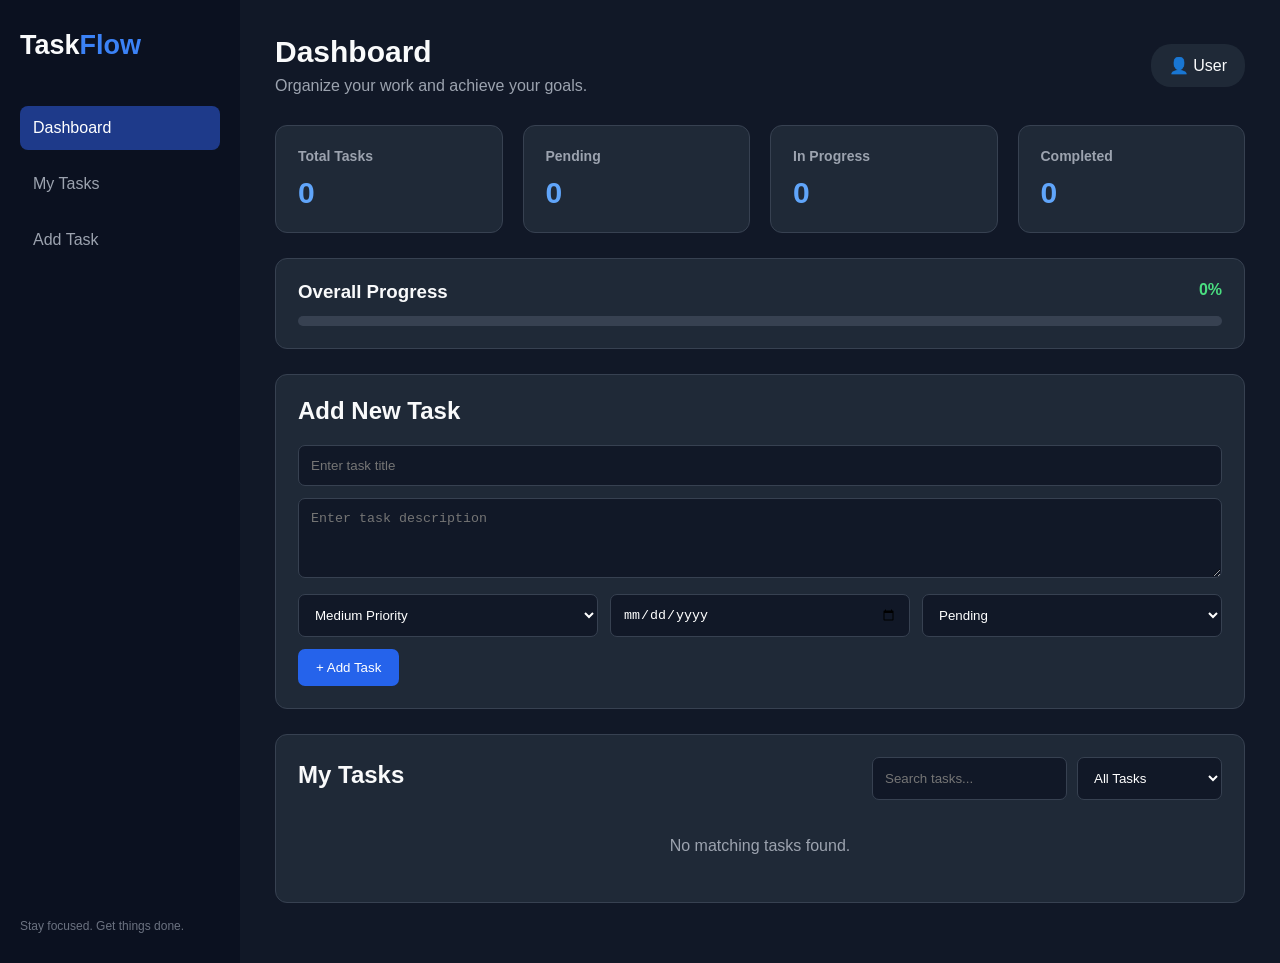
==== index.html @ cfbe5c95 "testing" ====
<!DOCTYPE html>
<html lang="en">
<head>
    <meta charset="UTF-8">
    <meta name="viewport" content="width=device-width, initial-scale=1.0">
    <title>TaskFlow - Task Management</title>
    <link rel="stylesheet" href="style.css">
</head>
<body>

<div class="container">

    <aside class="sidebar">
        <h2 class="logo">Task<span>Flow</span></h2>
        <nav>
            <a href="#" class="active">Dashboard</a>
            <a href="#taskList">My Tasks</a>
            <a href="#taskForm">Add Task</a>
        </nav>
        <p class="sidebar-footer">Stay focused. Get things done.</p>
    </aside>

    <main class="main-content">

        <header>
            <div>
                <h1>Dashboard</h1>
                <p>Organize your work and achieve your goals.</p>
            </div>
            <span class="user">👤 User</span>
        </header>

        <!-- Statistics -->
        <section class="stats">
            <div class="stat-card">
                <h3>Total Tasks</h3>
                <p id="totalTasks">0</p>
            </div>
            <div class="stat-card">
                <h3>Pending</h3>
                <p id="pendingTasks">0</p>
            </div>
            <div class="stat-card">
                <h3>In Progress</h3>
                <p id="progressTasks">0</p>
            </div>
            <div class="stat-card">
                <h3>Completed</h3>
                <p id="completedTasks">0</p>
            </div>
        </section>

        <!-- Progress -->
        <section class="progress-section">
            <div class="progress-heading">
                <h3>Overall Progress</h3>
                <span id="progressPercent">0%</span>
            </div>
            <div class="progress-bar">
                <div id="progressFill"></div>
            </div>
        </section>

        <!-- Add/Edit Form -->
        <section class="task-form" id="taskForm">
            <h2 id="formHeading">Add New Task</h2>

            <form id="addTaskForm">
                <input type="hidden" id="editTaskId">

                <input type="text" id="taskTitle"
                    placeholder="Enter task title" required>

                <textarea id="taskDescription"
                    placeholder="Enter task description"></textarea>

                <div class="form-row">
                    <select id="taskPriority">
                        <option value="Low">Low Priority</option>
                        <option value="Medium" selected>Medium Priority</option>
                        <option value="High">High Priority</option>
                    </select>

                    <input type="date" id="taskDate">

                    <select id="taskStatus">
                        <option value="Pending">Pending</option>
                        <option value="In Progress">In Progress</option>
                        <option value="Completed">Completed</option>
                    </select>
                </div>

                <div class="form-buttons">
                    <button type="submit" id="submitButton">+ Add Task</button>
                    <button type="button" id="cancelEdit"
                        class="cancel-btn" hidden>Cancel Edit</button>
                </div>
            </form>
        </section>

        <!-- Task List -->
        <section class="tasks-section" id="taskList">

            <div class="task-heading">
                <h2>My Tasks</h2>

                <div class="task-controls">
                    <input type="search" id="searchTask"
                        placeholder="Search tasks...">

                    <select id="filterStatus">
                        <option value="All">All Tasks</option>
                        <option value="Pending">Pending</option>
                        <option value="In Progress">In Progress</option>
                        <option value="Completed">Completed</option>
                    </select>
                </div>
            </div>

            <div id="tasksContainer"></div>

        </section>

    </main>
</div>

<script>
    let tasks = JSON.parse(localStorage.getItem("tasks")) || [];

    const addTaskForm = document.getElementById("addTaskForm");
    const tasksContainer = document.getElementById("tasksContainer");
    const filterStatus = document.getElementById("filterStatus");
    const searchTask = document.getElementById("searchTask");

    // Save tasks
    function saveTasks() {
        localStorage.setItem("tasks", JSON.stringify(tasks));
    }

    // Add or update task
    addTaskForm.addEventListener("submit", function(event) {
        event.preventDefault();

        const editId = document.getElementById("editTaskId").value;

        const taskData = {
            title: document.getElementById("taskTitle").value.trim(),
            description: document.getElementById("taskDescription").value.trim(),
            priority: document.getElementById("taskPriority").value,
            date: document.getElementById("taskDate").value,
            status: document.getElementById("taskStatus").value
        };

        if (!taskData.title) return;

        if (editId) {
            tasks = tasks.map(task =>
                task.id === Number(editId)
                    ? {...task, ...taskData}
                    : task
            );
        } else {
            tasks.push({
                id: Date.now(),
                ...taskData
            });
        }

        saveTasks();
        resetForm();
        displayTasks();
    });

    // Reset form
    function resetForm() {
        addTaskForm.reset();
        document.getElementById("editTaskId").value = "";
        document.getElementById("formHeading").textContent = "Add New Task";
        document.getElementById("submitButton").textContent = "+ Add Task";
        document.getElementById("cancelEdit").hidden = true;
    }

    // Edit task
    function editTask(id) {
        const task = tasks.find(task => task.id === id);

        if (!task) return;

        document.getElementById("editTaskId").value = task.id;
        document.getElementById("taskTitle").value = task.title;
        document.getElementById("taskDescription").value = task.description;
        document.getElementById("taskPriority").value = task.priority;
        document.getElementById("taskDate").value = task.date;
        document.getElementById("taskStatus").value = task.status;

        document.getElementById("formHeading").textContent = "Edit Task";
        document.getElementById("submitButton").textContent = "Save Changes";
        document.getElementById("cancelEdit").hidden = false;

        document.getElementById("taskForm").scrollIntoView({
            behavior: "smooth"
        });
    }

    // Delete task
    function deleteTask(id) {
        if (!confirm("Are you sure you want to delete this task?")) return;

        tasks = tasks.filter(task => task.id !== id);

        saveTasks();
        displayTasks();
    }

    // Update task status
    function updateStatus(id, status) {
        tasks = tasks.map(task =>
            task.id === id ? {...task, status} : task
        );

        saveTasks();
        displayTasks();
    }

    // Check overdue tasks
    function isOverdue(task) {
        return task.date &&
            task.date < getToday() &&
            task.status !== "Completed";
    }

    function getToday() {
        const now = new Date();
        const year = now.getFullYear();
        const month = String(now.getMonth() + 1).padStart(2, "0");
        const day = String(now.getDate()).padStart(2, "0");
        return `${year}-${month}-${day}`;
    }

    // Display tasks
    function displayTasks() {
        tasksContainer.innerHTML = "";

        const status = filterStatus.value;
        const search = searchTask.value.toLowerCase().trim();

        const filteredTasks = tasks.filter(task => {
            const matchesStatus =
                status === "All" || task.status === status;

            const matchesSearch =
                task.title.toLowerCase().includes(search) ||
                task.description.toLowerCase().includes(search);

            return matchesStatus && matchesSearch;
        });

        if (filteredTasks.length === 0) {
            tasksContainer.innerHTML =
                '<p class="empty-message">No matching tasks found.</p>';
        }

        filteredTasks.forEach(task => {
            const card = document.createElement("div");
            card.className = "task-card";

            const title = document.createElement("h3");
            title.textContent = task.title;

            const description = document.createElement("p");
            description.textContent = task.description || "No description";

            const details = document.createElement("div");
            details.className = "task-details";

            const priority = document.createElement("span");
            priority.textContent = "Priority: " + task.priority;
            priority.className = "priority " + task.priority.toLowerCase();

            const date = document.createElement("span");
            date.textContent = task.date
                ? "Due: " + task.date
                : "No due date";

            details.append(priority, date);

            if (isOverdue(task)) {
                const overdue = document.createElement("span");
                overdue.className = "overdue";
                overdue.textContent = "OVERDUE";
                details.appendChild(overdue);
            }

            const statusSelect = document.createElement("select");

            ["Pending", "In Progress", "Completed"].forEach(value => {
                const option = document.createElement("option");
                option.value = value;
                option.textContent = value;
                statusSelect.appendChild(option);
            });

            statusSelect.value = task.status;

            statusSelect.addEventListener("change", () => {
                updateStatus(task.id, statusSelect.value);
            });

            const actions = document.createElement("div");
            actions.className = "actions";

            const editButton = document.createElement("button");
            editButton.textContent = "Edit";
            editButton.className = "edit-btn";
            editButton.addEventListener("click", () => editTask(task.id));

            const deleteButton = document.createElement("button");
            deleteButton.textContent = "Delete";
            deleteButton.className = "delete-btn";
            deleteButton.addEventListener("click", () => deleteTask(task.id));

            actions.append(editButton, deleteButton);

            card.append(title, description, details, statusSelect, actions);
            tasksContainer.appendChild(card);
        });

        updateStatistics();
    }

    // Dashboard statistics
    function updateStatistics() {
        const total = tasks.length;
        const pending = tasks.filter(t => t.status === "Pending").length;
        const progress = tasks.filter(t => t.status === "In Progress").length;
        const completed = tasks.filter(t => t.status === "Completed").length;

        document.getElementById("totalTasks").textContent = total;
        document.getElementById("pendingTasks").textContent = pending;
        document.getElementById("progressTasks").textContent = progress;
        document.getElementById("completedTasks").textContent = completed;

        const percentage = total === 0
            ? 0
            : Math.round((completed / total) * 100);

        document.getElementById("progressPercent").textContent =
            percentage + "%";

        document.getElementById("progressFill").style.width =
            percentage + "%";
    }

    // Search and filter
    searchTask.addEventListener("input", displayTasks);
    filterStatus.addEventListener("change", displayTasks);

    // Cancel editing
    document.getElementById("cancelEdit").addEventListener("click", resetForm);

    // Initial display
    displayTasks();
</script>

</body>
</html>
---- style.css ----
* {
    margin: 0;
    padding: 0;
    box-sizing: border-box;
}

body {
    font-family: Arial, sans-serif;
    background: #111827;
    color: #f9fafb;
}

.container {
    display: flex;
    min-height: 100vh;
}

/* Sidebar */
.sidebar {
    width: 240px;
    background: #0b1120;
    padding: 30px 20px;
    display: flex;
    flex-direction: column;
    flex-shrink: 0;
}

.logo {
    font-size: 27px;
    margin-bottom: 45px;
}

.logo span {
    color: #3b82f6;
}

.sidebar nav {
    display: flex;
    flex-direction: column;
    gap: 12px;
}

.sidebar nav a {
    text-decoration: none;
    color: #9ca3af;
    padding: 13px;
    border-radius: 8px;
    transition: 0.3s;
}

.sidebar nav a:hover,
.sidebar nav a.active {
    background: #1e3a8a;
    color: white;
}

.sidebar-footer {
    margin-top: auto;
    color: #6b7280;
    font-size: 12px;
}

/* Main */
.main-content {
    flex: 1;
    min-width: 0;
    padding: 35px;
}

header {
    display: flex;
    justify-content: space-between;
    align-items: center;
    margin-bottom: 30px;
    gap: 15px;
}

header h1 {
    font-size: 30px;
    margin-bottom: 8px;
}

header p {
    color: #9ca3af;
}

.user {
    background: #1f2937;
    padding: 12px 18px;
    border-radius: 20px;
}

/* Statistics */
.stats {
    display: grid;
    grid-template-columns: repeat(4, 1fr);
    gap: 20px;
    margin-bottom: 25px;
}

.stat-card,
.progress-section,
.task-form,
.tasks-section {
    background: #1f2937;
    border: 1px solid #374151;
    border-radius: 12px;
    padding: 22px;
}

.stat-card h3 {
    font-size: 14px;
    color: #9ca3af;
    margin-bottom: 12px;
}

.stat-card p {
    font-size: 30px;
    font-weight: bold;
    color: #60a5fa;
}

/* Progress */
.progress-section {
    margin-bottom: 25px;
}

.progress-heading {
    display: flex;
    justify-content: space-between;
    margin-bottom: 13px;
}

.progress-heading span {
    color: #4ade80;
    font-weight: bold;
}

.progress-bar {
    height: 10px;
    background: #374151;
    border-radius: 20px;
    overflow: hidden;
}

#progressFill {
    height: 100%;
    width: 0%;
    background: #22c55e;
    border-radius: 20px;
    transition: width 0.3s;
}

/* Forms */
.task-form,
.tasks-section {
    margin-bottom: 25px;
}

.task-form h2,
.tasks-section h2 {
    margin-bottom: 20px;
}

input,
textarea,
select {
    width: 100%;
    padding: 12px;
    background: #111827;
    color: white;
    border: 1px solid #374151;
    border-radius: 7px;
    margin-bottom: 12px;
    outline: none;
}

input:focus,
textarea:focus,
select:focus {
    border-color: #3b82f6;
}

textarea {
    resize: vertical;
    min-height: 80px;
}

.form-row {
    display: grid;
    grid-template-columns: repeat(3, 1fr);
    gap: 12px;
}

button {
    border: none;
    padding: 11px 18px;
    border-radius: 7px;
    background: #2563eb;
    color: white;
    cursor: pointer;
    transition: 0.3s;
}

button:hover {
    opacity: 0.85;
}

.form-buttons {
    display: flex;
    gap: 10px;
}

.cancel-btn {
    background: #4b5563;
}

/* Task controls */
.task-heading {
    display: flex;
    justify-content: space-between;
    align-items: center;
    gap: 15px;
    flex-wrap: wrap;
}

.task-controls {
    display: flex;
    gap: 10px;
}

.task-controls input,
.task-controls select {
    width: auto;
    min-width: 145px;
}

/* Task cards */
.task-card {
    background: #111827;
    border: 1px solid #374151;
    border-radius: 9px;
    padding: 18px;
    margin-bottom: 15px;
}

.task-card h3 {
    margin-bottom: 10px;
}

.task-card p {
    color: #9ca3af;
    margin-bottom: 12px;
    overflow-wrap: anywhere;
}

.task-details {
    display: flex;
    flex-wrap: wrap;
    gap: 15px;
    align-items: center;
    margin-bottom: 12px;
    font-size: 13px;
    color: #d1d5db;
}

.priority {
    font-weight: bold;
}

.priority.high {
    color: #f87171;
}

.priority.medium {
    color: #fbbf24;
}

.priority.low {
    color: #4ade80;
}

.overdue {
    background: #7f1d1d;
    color: #fecaca;
    padding: 5px 9px;
    border-radius: 5px;
    font-size: 11px;
    font-weight: bold;
}

.task-card select {
    max-width: 200px;
}

.actions {
    display: flex;
    gap: 10px;
    margin-top: 5px;
}

.edit-btn {
    background: #2563eb;
}

.delete-btn {
    background: #dc2626;
}

.delete-btn:hover {
    background: #b91c1c;
}

.empty-message {
    color: #9ca3af;
    text-align: center;
    padding: 25px;
}

/* Responsive */
@media (max-width: 900px) {
    .stats {
        grid-template-columns: repeat(2, 1fr);
    }
}

@media (max-width: 650px) {
    .container {
        flex-direction: column;
    }

    .sidebar {
        width: 100%;
        padding: 18px;
    }

    .logo {
        margin-bottom: 18px;
    }

    .sidebar nav {
        flex-direction: row;
        flex-wrap: wrap;
    }

    .sidebar-footer {
        display: none;
    }

    .main-content {
        padding: 20px;
    }

    .form-row {
        grid-template-columns: 1fr;
        gap: 0;
    }

    .task-controls {
        flex-direction: column;
        width: 100%;
    }

    .task-controls input,
    .task-controls select {
        width: 100%;
    }
}

@media (max-width: 400px) {
    .stats {
        grid-template-columns: 1fr;
    }

    header {
        align-items: flex-start;
        flex-direction: column;
    }
}
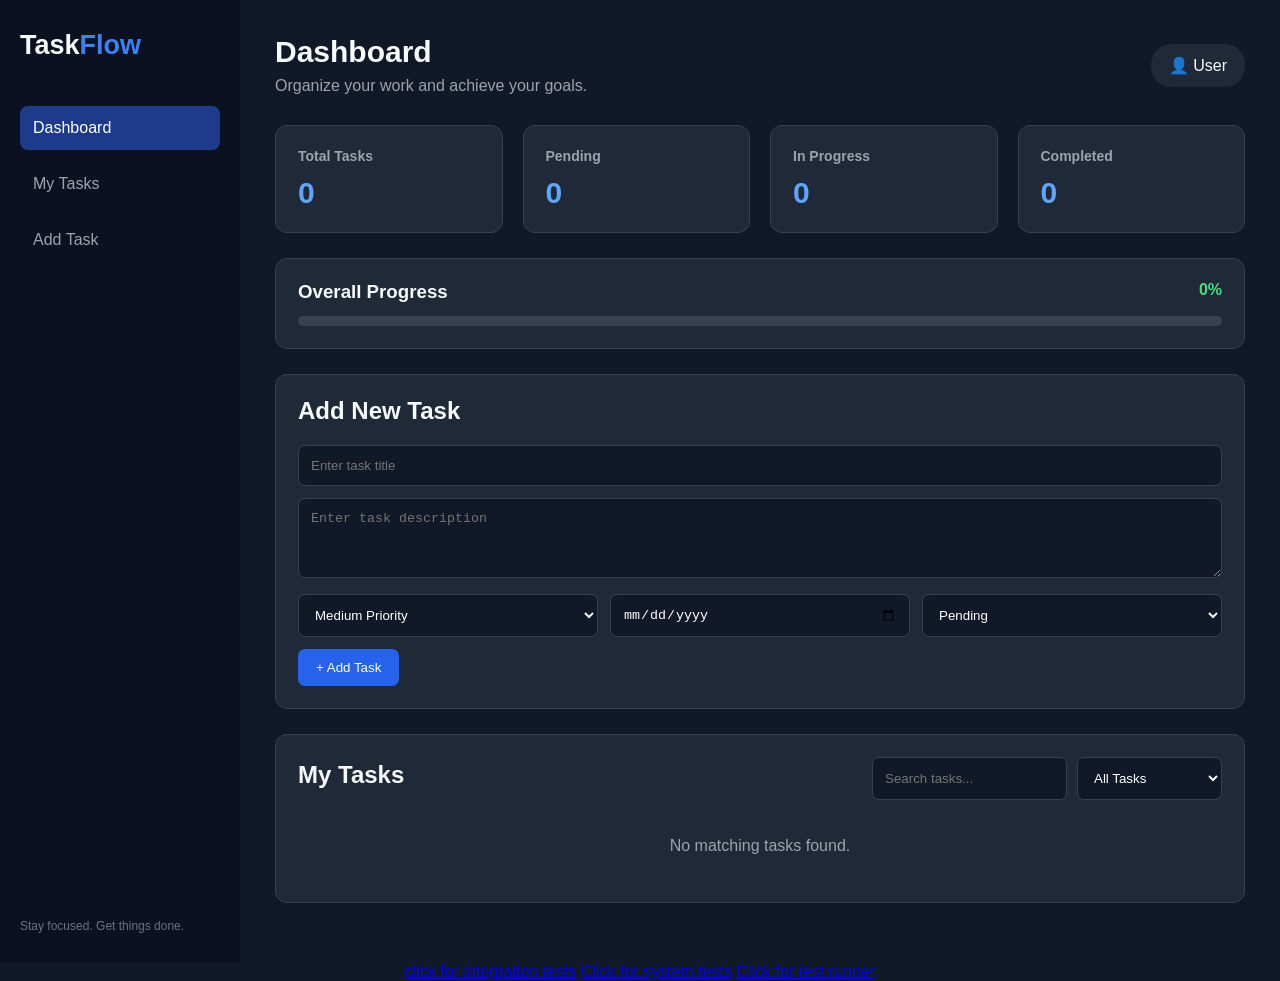
==== commit ae536a39: "pages added" ====
--- a/index.html
+++ b/index.html
@@ -124,7 +124,11 @@
 
     </main>
 </div>
-
+<center>
+<a href="integration-test.html">click for integration tests</a>
+<a href="systest.html">Click for system tests</a>
+<a href="test-runner.html">Click for test runner</a>
+</center>
 <script>
     let tasks = JSON.parse(localStorage.getItem("tasks")) || [];
 
